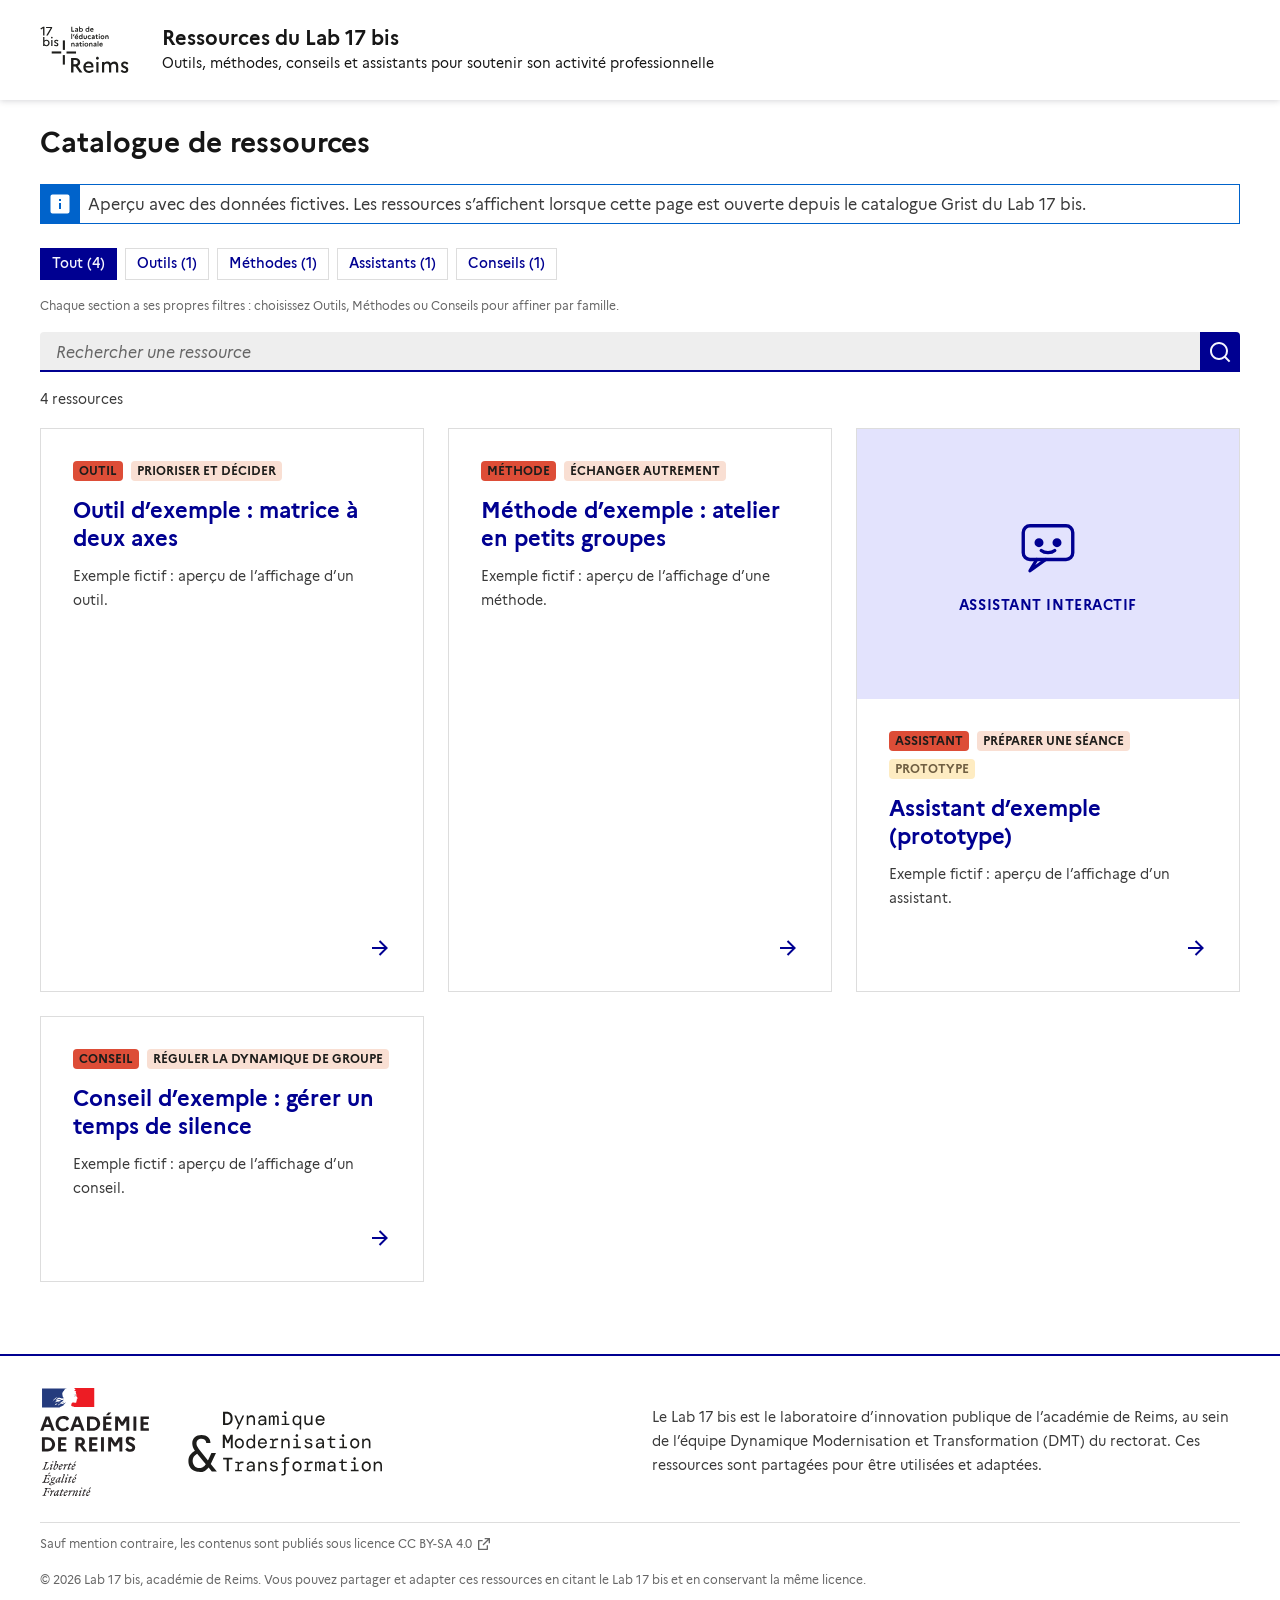
==== index.html @ c31e9137 "Cache-busting des ressources (v=25) Co-Authored-By: Claude Sonnet 5.5 <noreply@anthropic.com> Claude" ====
<!doctype html>
<html lang="fr" data-fr-scheme="light">
<head>
  <meta charset="utf-8">
  <meta name="viewport" content="width=device-width, initial-scale=1">
  <title>Ressources du Lab 17 bis</title>
  <link rel="stylesheet" href="dsfr/dsfr.min.css">
  <link rel="stylesheet" href="style.css?v=25">
</head>
<body>
  <div class="fr-skiplinks">
    <nav class="fr-container" role="navigation" aria-label="Accès rapide">
      <ul class="fr-skiplinks__list">
        <li><a class="fr-link" href="#app">Contenu</a></li>
        <li><a class="fr-link" href="#pied">Pied de page</a></li>
      </ul>
    </nav>
  </div>

  <header role="banner" class="fr-header lab-header">
    <div class="fr-header__body">
      <div class="fr-container">
        <div class="fr-header__body-row">
          <div class="fr-header__brand">
            <div class="fr-header__brand-top">
              <div class="fr-header__operator lab-operator">
                <img class="lab-logo-lab" src="assets/logo-lab.svg" alt="Lab 17 bis, laboratoire d’innovation de l’Éducation nationale, Reims">
              </div>
            </div>
            <div class="fr-header__service">
              <p class="fr-header__service-title"><a href="#" id="l17-home" title="Accueil – Ressources du Lab 17 bis">Ressources du Lab 17 bis</a></p>
              <p class="fr-header__service-tagline">Outils, méthodes, conseils et assistants pour soutenir son activité professionnelle</p>
            </div>
          </div>
        </div>
      </div>
    </div>
  </header>

  <main class="fr-container fr-py-3w" id="app" aria-live="polite">
    <p class="fr-text--sm">Chargement…</p>
  </main>

  <footer class="fr-footer" role="contentinfo" id="pied">
    <div class="fr-container">
      <div class="fr-footer__body">
        <div class="fr-footer__brand lab-footer-brand lab-footer-logos">
          <img class="lab-logo-academie" src="assets/logo-academie.svg" alt="Académie de Reims, Région académique Grand Est">
          <img class="lab-logo-dmt" src="assets/logo-dmt.svg" alt="Dynamique Modernisation et Transformation (DMT)" onerror="this.remove()">
        </div>
        <div class="fr-footer__content">
          <p class="fr-footer__content-desc">Le Lab 17 bis est le laboratoire d’innovation publique de l’académie de Reims, au sein de l’équipe Dynamique Modernisation et Transformation (DMT) du rectorat. Ces ressources sont partagées pour être utilisées et adaptées.</p>
        </div>
      </div>
      <div class="fr-footer__bottom">
        <ul class="fr-footer__bottom-list"><li class="fr-footer__bottom-item"><span class="fr-footer__bottom-link">Sauf mention contraire, les contenus sont publiés sous <a href="https://creativecommons.org/licenses/by-sa/4.0/deed.fr" target="_blank" rel="noopener noreferrer" title="Licence CC BY-SA 4.0 - nouvelle fenêtre">licence CC BY-SA 4.0</a></span></li></ul>
        <div class="fr-footer__bottom-copy"><p>© 2026 Lab 17 bis, académie de Reims. Vous pouvez partager et adapter ces ressources en citant le Lab 17 bis et en conservant la même licence.</p></div>
      </div>
    </div>
  </footer>

  <!-- API plugin Grist : instance DINUM d'abord, copie publique en secours -->
  <script src="https://grist.numerique.gouv.fr/grist-plugin-api.js"
          onerror="var s=document.createElement('script');s.src='https://docs.getgrist.com/grist-plugin-api.js';s.onload=function(){window.__gristReload&&window.__gristReload()};document.head.appendChild(s);"></script>
  <script src="app.js?v=25"></script>
</body>
</html>
---- style.css ----
/* Surcouche minimale au DSFR pour l'affichage dans un cadre Grist */
html, body { background: #fff; }
.l17-pre { white-space: pre-wrap; }
.l17-clamp {
  display: -webkit-box;
  -webkit-line-clamp: 3;
  -webkit-box-orient: vertical;
  overflow: hidden;
}
.l17-filters { margin: 1.5rem 0 1rem; }
.l17-tags { display: flex; flex-wrap: wrap; gap: .5rem; margin-top: .75rem; }
.l17-count { margin: 1rem 0; }
.l17-files { list-style: none; padding: 0; margin: 1rem 0; }
.l17-files li { margin-bottom: .5rem; }
.l17-meta { margin: .5rem 0 1.5rem; }

.l17-sections{display:flex;flex-wrap:wrap;gap:.5rem;margin-bottom:1rem}
.l17-vignette{object-fit:cover;object-position:top;background:#f6f6f6}
.l17-vignette-detail{width:100%;height:auto;border:1px solid #ddd}
.fr-card__img .l17-vignette{display:block;width:100%;height:auto;max-height:none;aspect-ratio:297/210;object-fit:contain;object-position:center;background:#fff}
.fr-card__img{overflow:hidden}
.l17-facette{display:flex;flex-wrap:wrap;align-items:center;gap:.5rem;margin-top:.75rem}
.l17-facette-label{font-weight:700;min-width:4.5rem}
.l17-infos{display:flex;flex-wrap:wrap;gap:.5rem 2rem;margin:1rem 0}
.l17-infos dt{font-size:.75rem;text-transform:uppercase;color:#666}
.l17-infos dd{margin:0;font-weight:700}
.lab-footer-logos{display:flex;align-items:center;gap:2rem;flex-wrap:wrap}
.lab-logo-dmt{height:5rem;width:auto;display:block}

.lab-operator { display: flex; align-items: center; }
.lab-logo-lab { height: 3rem; width: auto; display: block; }
.lab-logo-academie { height: 7rem; width: auto; display: block; }
.lab-header .fr-header__service-title a { background-image: none; }
.lab-header .fr-header__body { padding: 0; }
.fr-footer { margin-top: 3rem; }
.acc-memo summary { cursor: pointer; }

.fr-card__img .l17-vignette.l17-bg-gris{background:#f6f6f6}
.fr-card__img .l17-vignette.l17-cover{object-fit:cover;object-position:center}
.fr-card__img .l17-vignette.l17-cover-top{object-fit:cover;object-position:top}
.l17-vignette-detail{background:#fff}

.fr-card__img .l17-vignette.l17-marge{box-sizing:border-box;padding:1.25rem 1.5rem 0;background:#fff}
.l17-visuel-assistant{display:flex;flex-direction:column;align-items:center;justify-content:center;gap:.75rem;aspect-ratio:297/210;background:#e3e3fd;color:#000091;font-weight:700;font-size:.875rem;text-transform:uppercase;letter-spacing:.04em}

.l17-etapes{margin:.5rem 0 1rem;padding-left:1.25rem}
.l17-etapes li{margin-bottom:.5rem}
.l17-resume{margin-bottom:1rem}
.l17-vigilance{margin:1.25rem 0}
.l17-usages{margin:1rem 0}
.l17-apport{margin-top:1.5rem;color:#666}
.l17-vignette-detail.l17-bg-gris{background:#f6f6f6}
.fr-card__img .l17-vignette.l17-zoom{transform:scale(1.5);transform-origin:center 55%}

.l17-liste{margin:.25rem 0 1rem;padding-left:1.25rem}
.l17-liste li{margin-bottom:.5rem}
.l17-avant{margin:.25rem 0 .75rem}
.l17-bloc-titre{margin-bottom:.5rem}
.l17-apport-bloc{margin:1.5rem 0}
.l17-astuce{margin-top:.5rem}

.l17-badge-famille{background:#C7AAE9;color:#1D1D1B}
.l17-carrousel{border:1px solid #ddd;background:#fff}
.l17-vue{margin:0}
.l17-vue img{display:block;width:100%;height:auto}
.l17-vue figcaption{padding:.25rem .75rem;color:#666}
.l17-car-nav{display:flex;align-items:center;justify-content:space-between;padding:.5rem .75rem;border-top:1px solid #ddd}
.l17-fiche-pages{display:flex;flex-direction:column;gap:1rem;align-items:center}
.l17-page-fiche{width:100%;max-width:820px;height:auto;border:1px solid #ddd;background:#fff}
.l17-vue canvas{display:block;width:100%;height:auto}
.l17-badge-type{background:#DD4D37;color:#1D1D1B;font-weight:700}
.l17-badge-famille{background:#F9DFD3;color:#1D1D1B}
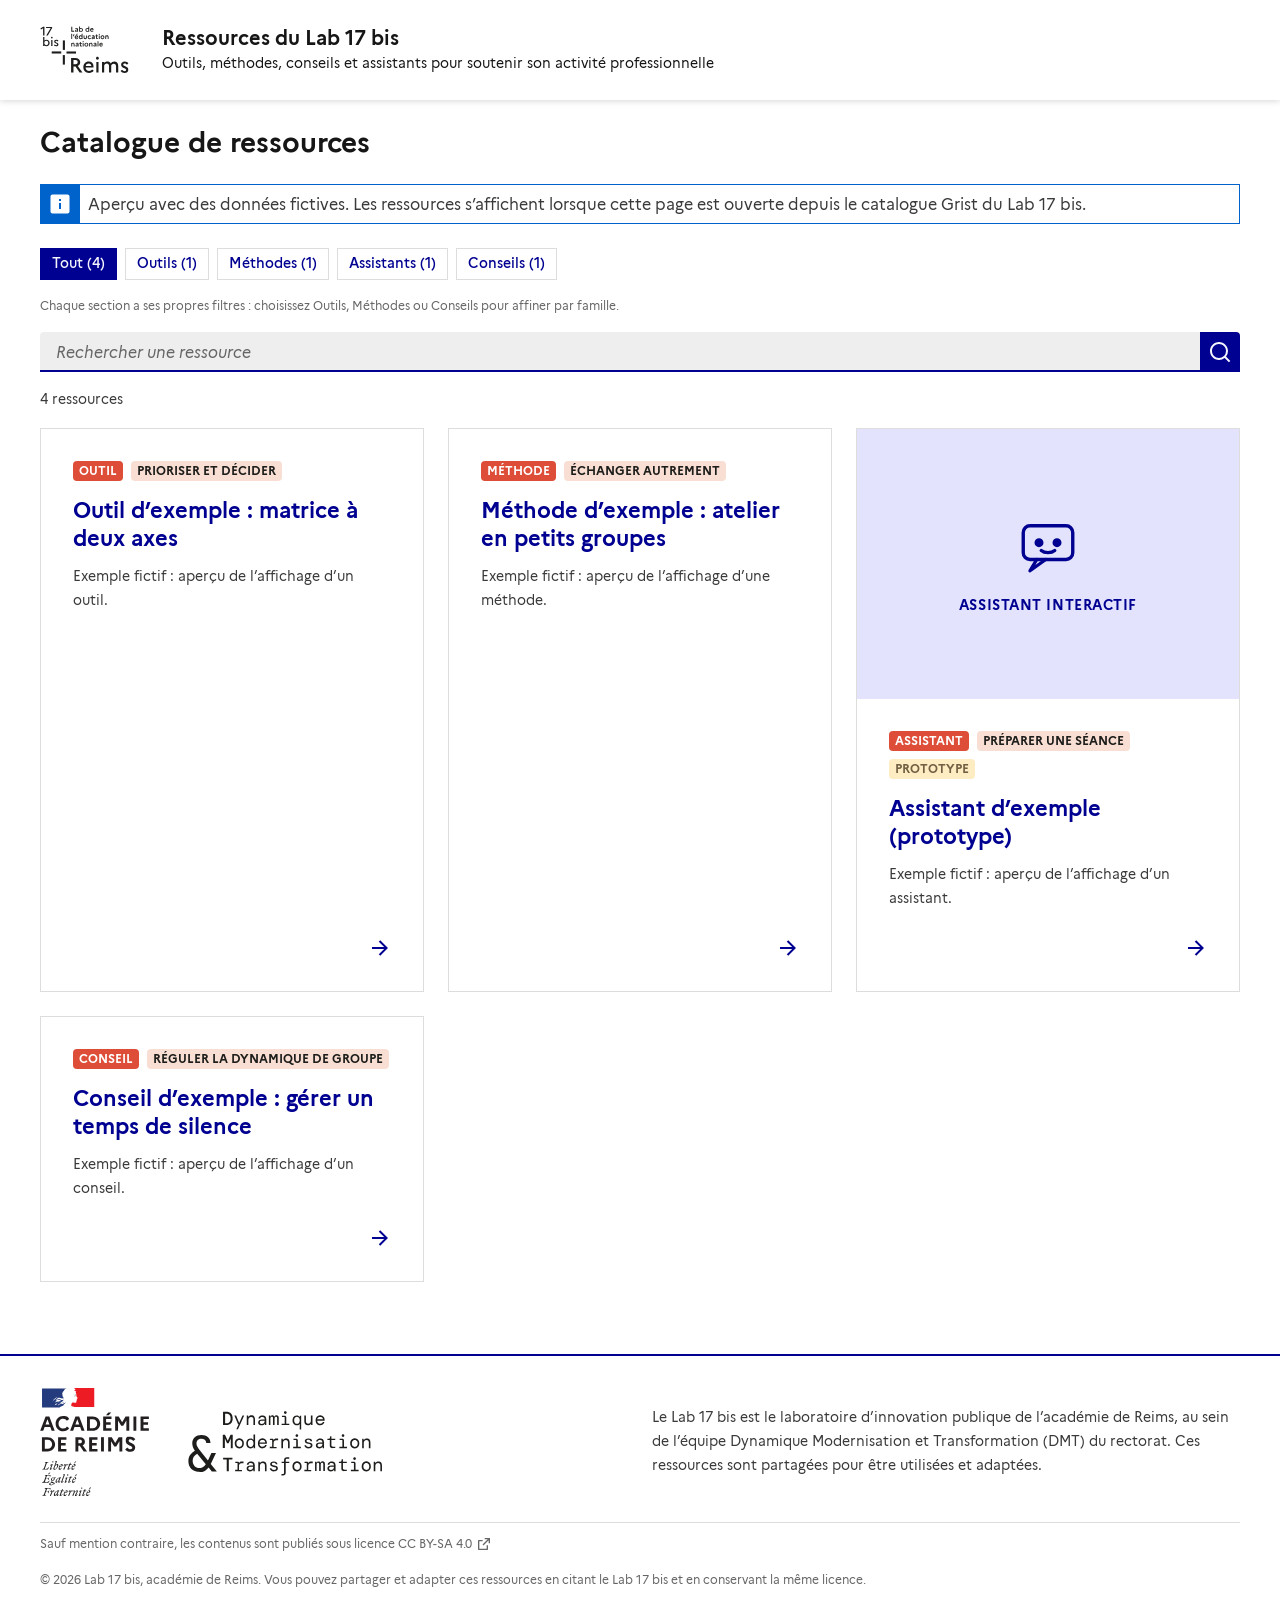
==== commit 1634e251: "Étiquette de type : texte blanc (v=28) Co-Authored-By: Claude Sonnet 5.5 <noreply@anthropic.com> Cla" ====
--- a/index.html
+++ b/index.html
@@ -5,7 +5,7 @@
   <meta name="viewport" content="width=device-width, initial-scale=1">
   <title>Ressources du Lab 17 bis</title>
   <link rel="stylesheet" href="dsfr/dsfr.min.css">
-  <link rel="stylesheet" href="style.css?v=25">
+  <link rel="stylesheet" href="style.css?v=28">
 </head>
 <body>
   <div class="fr-skiplinks">
@@ -62,6 +62,6 @@
   <!-- API plugin Grist : instance DINUM d'abord, copie publique en secours -->
   <script src="https://grist.numerique.gouv.fr/grist-plugin-api.js"
           onerror="var s=document.createElement('script');s.src='https://docs.getgrist.com/grist-plugin-api.js';s.onload=function(){window.__gristReload&&window.__gristReload()};document.head.appendChild(s);"></script>
-  <script src="app.js?v=25"></script>
+  <script src="app.js?v=28"></script>
 </body>
 </html>
--- a/style.css
+++ b/style.css
@@ -68,5 +68,5 @@
 .l17-fiche-pages{display:flex;flex-direction:column;gap:1rem;align-items:center}
 .l17-page-fiche{width:100%;max-width:820px;height:auto;border:1px solid #ddd;background:#fff}
 .l17-vue canvas{display:block;width:100%;height:auto}
-.l17-badge-type{background:#DD4D37;color:#1D1D1B;font-weight:700}
+.l17-badge-type{background:#DD4D37;color:#fff;font-weight:700}
 .l17-badge-famille{background:#F9DFD3;color:#1D1D1B}
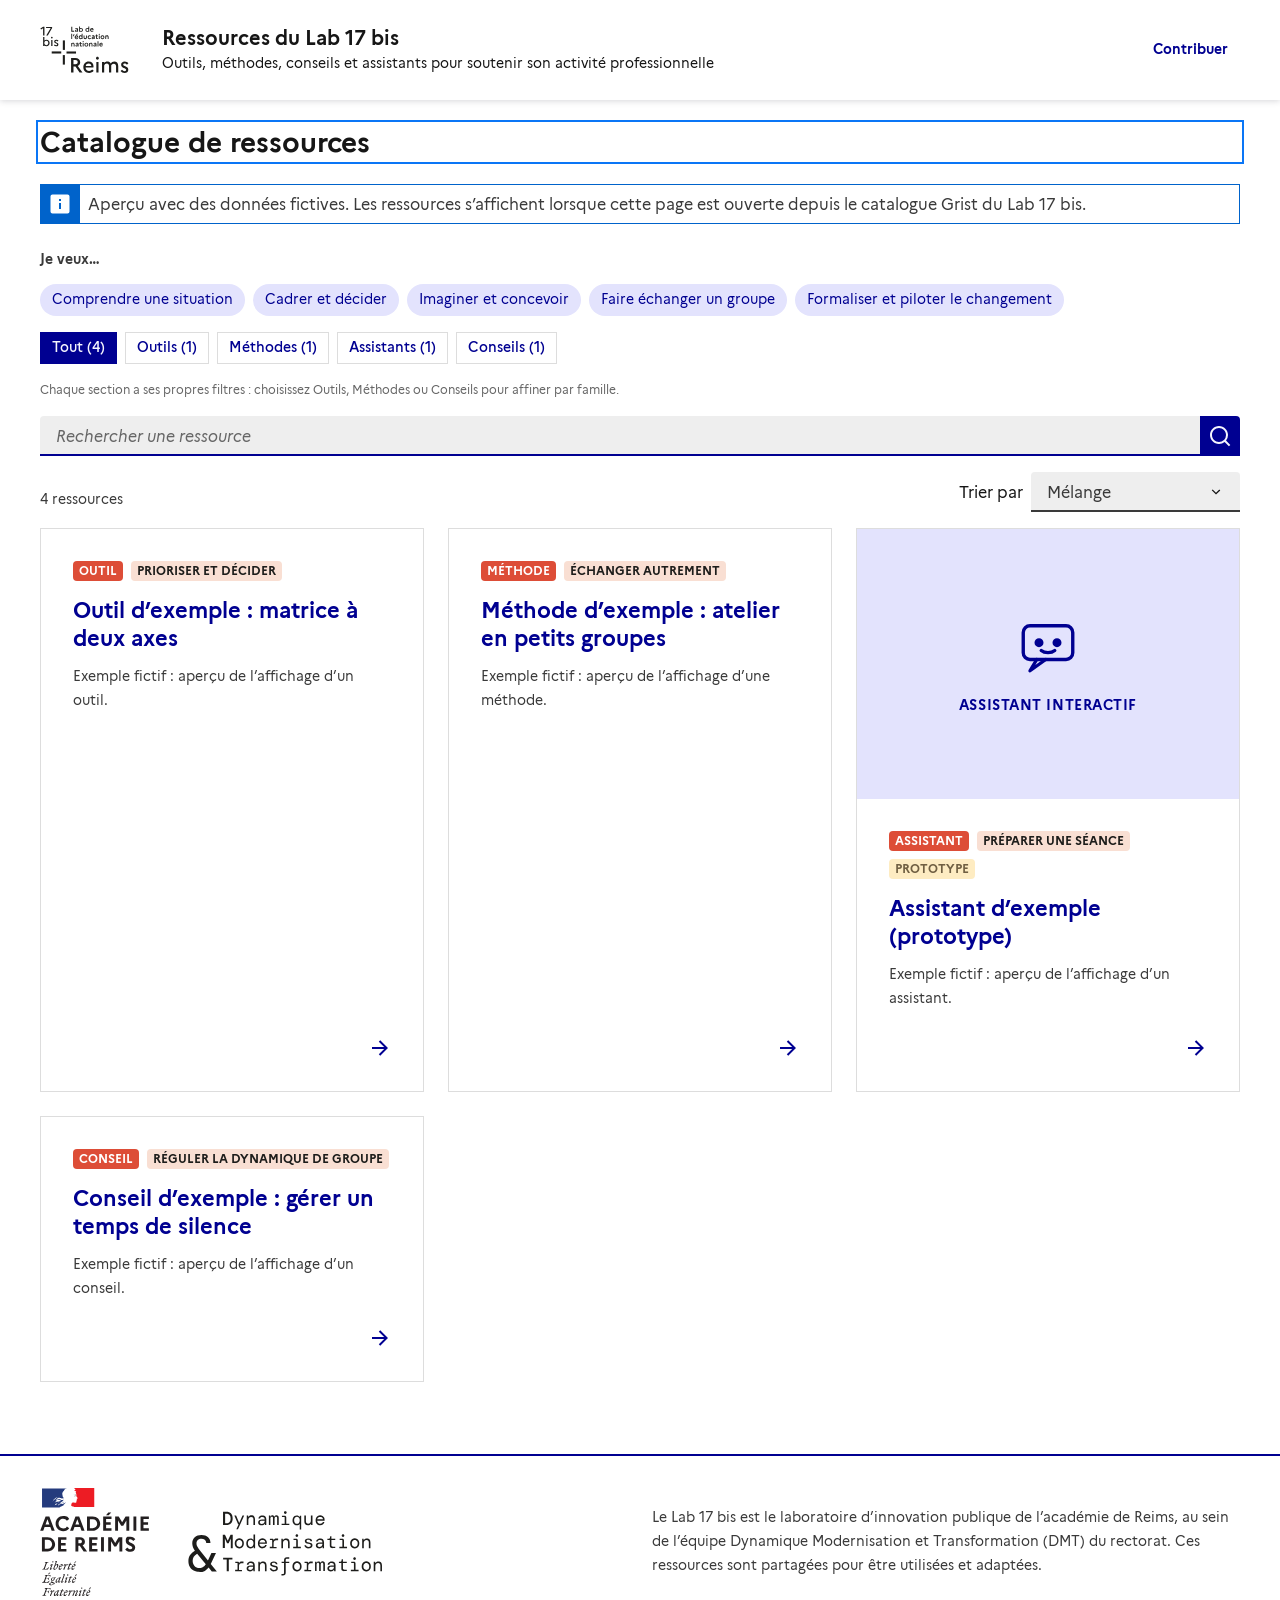
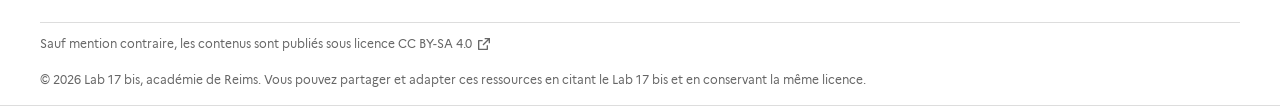
==== commit 86ae8b09: "Lien partageable, entrée par besoin, tri, Nouveau, bouton Contribuer (v=29) Co-Authored-By: Claude S" ====
--- a/index.html
+++ b/index.html
@@ -5,7 +5,7 @@
   <meta name="viewport" content="width=device-width, initial-scale=1">
   <title>Ressources du Lab 17 bis</title>
   <link rel="stylesheet" href="dsfr/dsfr.min.css">
-  <link rel="stylesheet" href="style.css?v=28">
+  <link rel="stylesheet" href="style.css?v=29">
 </head>
 <body>
   <div class="fr-skiplinks">
@@ -30,6 +30,13 @@
             <div class="fr-header__service">
               <p class="fr-header__service-title"><a href="#" id="l17-home" title="Accueil – Ressources du Lab 17 bis">Ressources du Lab 17 bis</a></p>
               <p class="fr-header__service-tagline">Outils, méthodes, conseils et assistants pour soutenir son activité professionnelle</p>
+            </div>
+          </div>
+          <div class="fr-header__tools">
+            <div class="fr-header__tools-links">
+              <ul class="fr-btns-group">
+                <li><a class="fr-btn l17-btn-orange" id="l17-contrib" href="#" hidden title="Signaler une coquille, proposer une amélioration, contribuer ou nous contacter">Contribuer</a></li>
+              </ul>
             </div>
           </div>
         </div>
@@ -62,6 +69,6 @@
   <!-- API plugin Grist : instance DINUM d'abord, copie publique en secours -->
   <script src="https://grist.numerique.gouv.fr/grist-plugin-api.js"
           onerror="var s=document.createElement('script');s.src='https://docs.getgrist.com/grist-plugin-api.js';s.onload=function(){window.__gristReload&&window.__gristReload()};document.head.appendChild(s);"></script>
-  <script src="app.js?v=28"></script>
+  <script src="app.js?v=29"></script>
 </body>
 </html>
--- a/style.css
+++ b/style.css
@@ -70,3 +70,16 @@
 .l17-vue canvas{display:block;width:100%;height:auto}
 .l17-badge-type{background:#DD4D37;color:#fff;font-weight:700}
 .l17-badge-famille{background:#F9DFD3;color:#1D1D1B}
+
+.l17-btn-orange{background:#DD4D37;color:#fff;font-weight:700}
+.l17-btn-orange:hover{background:#c2412d}
+.l17-hautfiche{display:flex;flex-wrap:wrap;align-items:center;justify-content:space-between;gap:.75rem;margin-bottom:1rem}
+.l17-lien-manuel{display:flex;gap:.5rem;align-items:center;flex-wrap:wrap;margin-bottom:1rem}
+.l17-lien-manuel input{flex:1;min-width:16rem}
+.l17-besoins{margin-bottom:1rem}
+.l17-besoins-titre{margin-bottom:.25rem}
+.l17-barre{display:flex;flex-wrap:wrap;align-items:flex-end;justify-content:space-between;gap:1rem;margin:1rem 0}
+.l17-barre .l17-count{margin:0}
+.l17-tri{display:flex;align-items:center;gap:.5rem}
+.l17-tri .fr-label{margin:0;white-space:nowrap}
+.l17-tri .fr-select{margin:0}
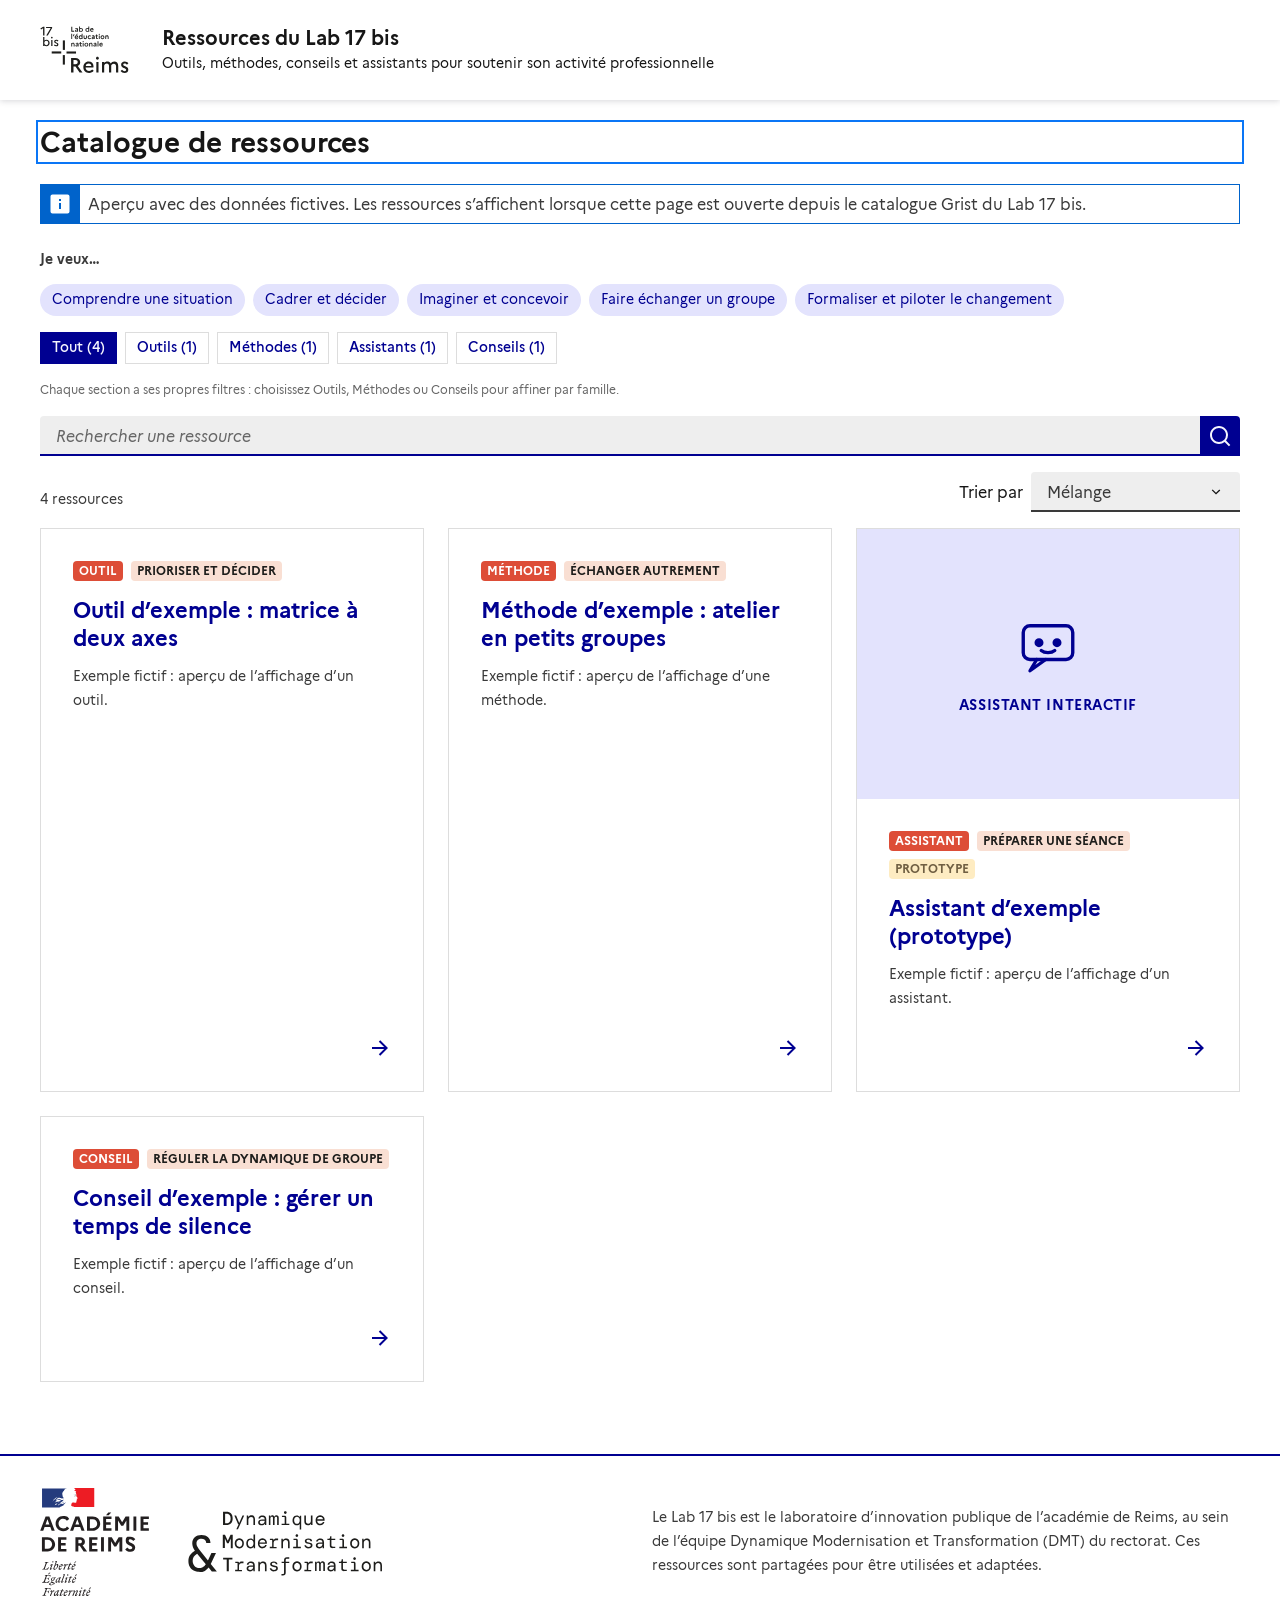
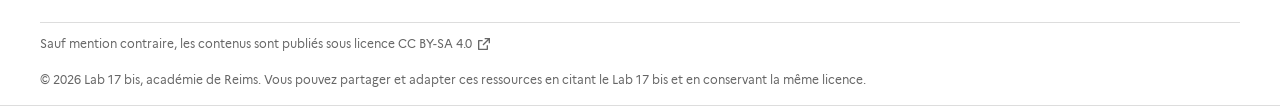
==== commit d333394a: "Correctifs affichage (hidden, icône) v=30 Co-Authored-By: Claude Sonnet 5.5 <noreply@anthropic.com> " ====
--- a/index.html
+++ b/index.html
@@ -5,7 +5,7 @@
   <meta name="viewport" content="width=device-width, initial-scale=1">
   <title>Ressources du Lab 17 bis</title>
   <link rel="stylesheet" href="dsfr/dsfr.min.css">
-  <link rel="stylesheet" href="style.css?v=29">
+  <link rel="stylesheet" href="style.css?v=30">
 </head>
 <body>
   <div class="fr-skiplinks">
@@ -69,6 +69,6 @@
   <!-- API plugin Grist : instance DINUM d'abord, copie publique en secours -->
   <script src="https://grist.numerique.gouv.fr/grist-plugin-api.js"
           onerror="var s=document.createElement('script');s.src='https://docs.getgrist.com/grist-plugin-api.js';s.onload=function(){window.__gristReload&&window.__gristReload()};document.head.appendChild(s);"></script>
-  <script src="app.js?v=29"></script>
+  <script src="app.js?v=30"></script>
 </body>
 </html>
--- a/style.css
+++ b/style.css
@@ -83,3 +83,4 @@
 .l17-tri{display:flex;align-items:center;gap:.5rem}
 .l17-tri .fr-label{margin:0;white-space:nowrap}
 .l17-tri .fr-select{margin:0}
+[hidden]{display:none!important}
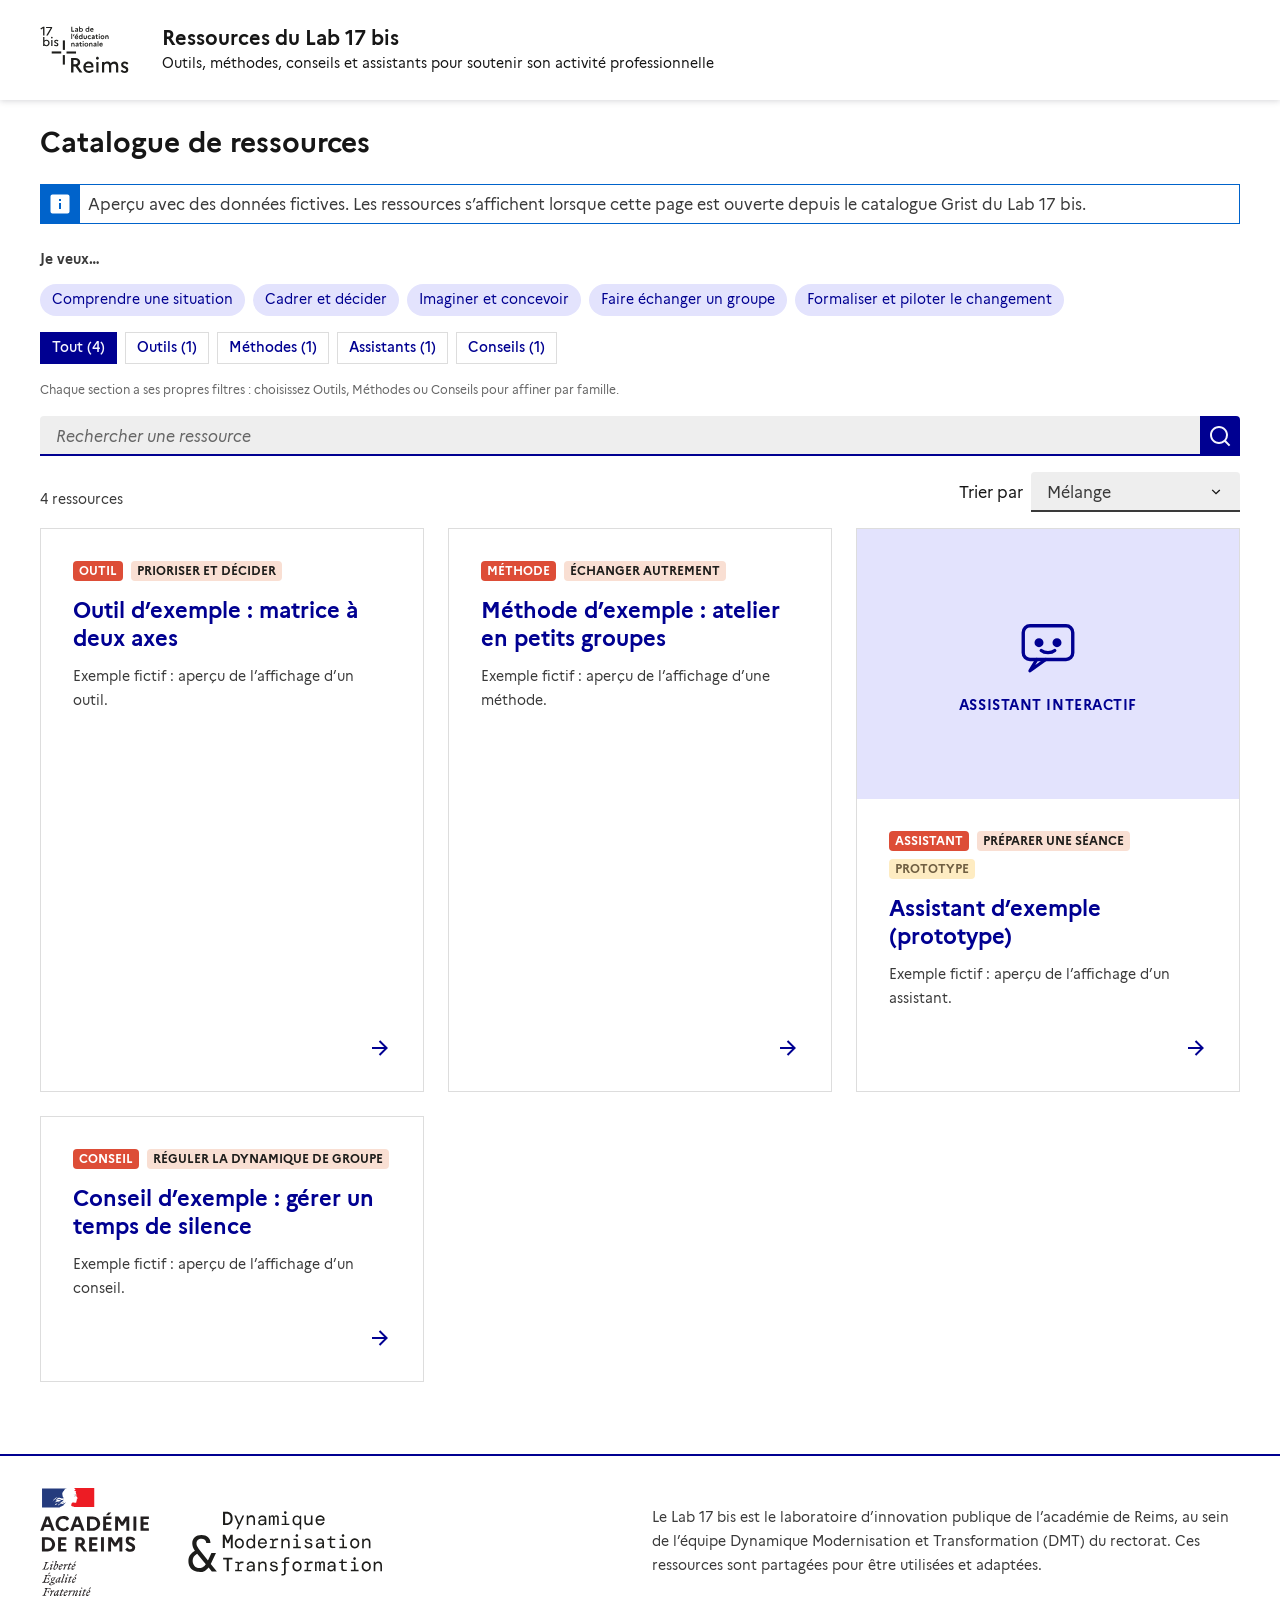
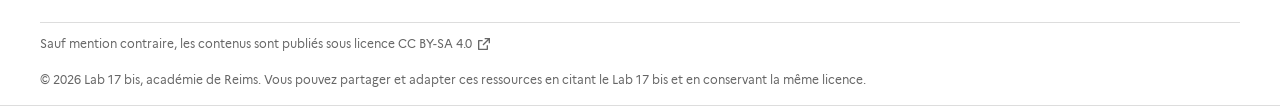
==== commit e0f6a5e6: "Pas de focus sur le titre au premier affichage (v=31) Co-Authored-By: Claude Sonnet 5.5 <noreply@ant" ====
--- a/index.html
+++ b/index.html
@@ -5,7 +5,7 @@
   <meta name="viewport" content="width=device-width, initial-scale=1">
   <title>Ressources du Lab 17 bis</title>
   <link rel="stylesheet" href="dsfr/dsfr.min.css">
-  <link rel="stylesheet" href="style.css?v=30">
+  <link rel="stylesheet" href="style.css?v=31">
 </head>
 <body>
   <div class="fr-skiplinks">
@@ -69,6 +69,6 @@
   <!-- API plugin Grist : instance DINUM d'abord, copie publique en secours -->
   <script src="https://grist.numerique.gouv.fr/grist-plugin-api.js"
           onerror="var s=document.createElement('script');s.src='https://docs.getgrist.com/grist-plugin-api.js';s.onload=function(){window.__gristReload&&window.__gristReload()};document.head.appendChild(s);"></script>
-  <script src="app.js?v=30"></script>
+  <script src="app.js?v=31"></script>
 </body>
 </html>
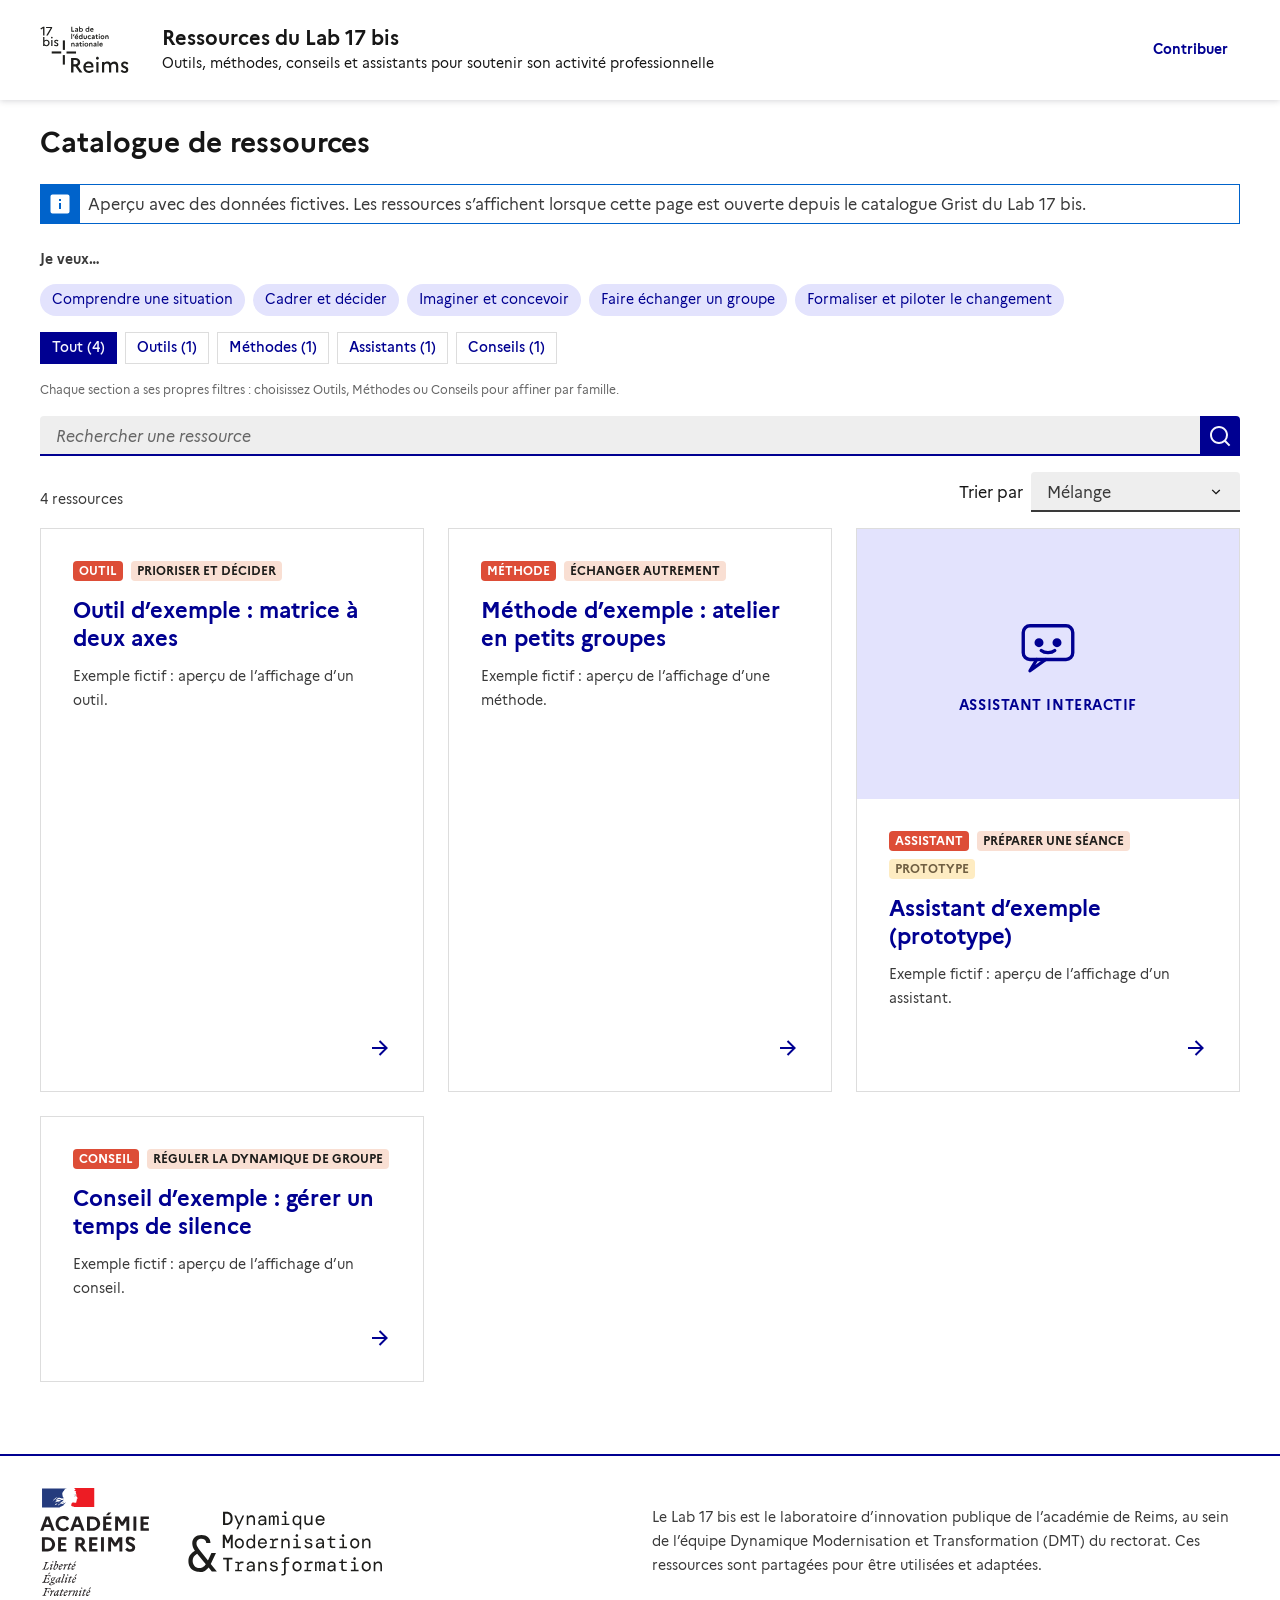
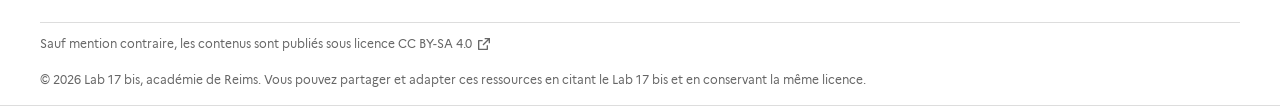
==== commit 791ef9b6: "Bouton Contribuer actif (v=32) Co-Authored-By: Claude Sonnet 5.5 <noreply@anthropic.com> Claude-Sess" ====
--- a/index.html
+++ b/index.html
@@ -5,7 +5,7 @@
   <meta name="viewport" content="width=device-width, initial-scale=1">
   <title>Ressources du Lab 17 bis</title>
   <link rel="stylesheet" href="dsfr/dsfr.min.css">
-  <link rel="stylesheet" href="style.css?v=31">
+  <link rel="stylesheet" href="style.css?v=32">
 </head>
 <body>
   <div class="fr-skiplinks">
@@ -69,6 +69,6 @@
   <!-- API plugin Grist : instance DINUM d'abord, copie publique en secours -->
   <script src="https://grist.numerique.gouv.fr/grist-plugin-api.js"
           onerror="var s=document.createElement('script');s.src='https://docs.getgrist.com/grist-plugin-api.js';s.onload=function(){window.__gristReload&&window.__gristReload()};document.head.appendChild(s);"></script>
-  <script src="app.js?v=31"></script>
+  <script src="app.js?v=32"></script>
 </body>
 </html>
